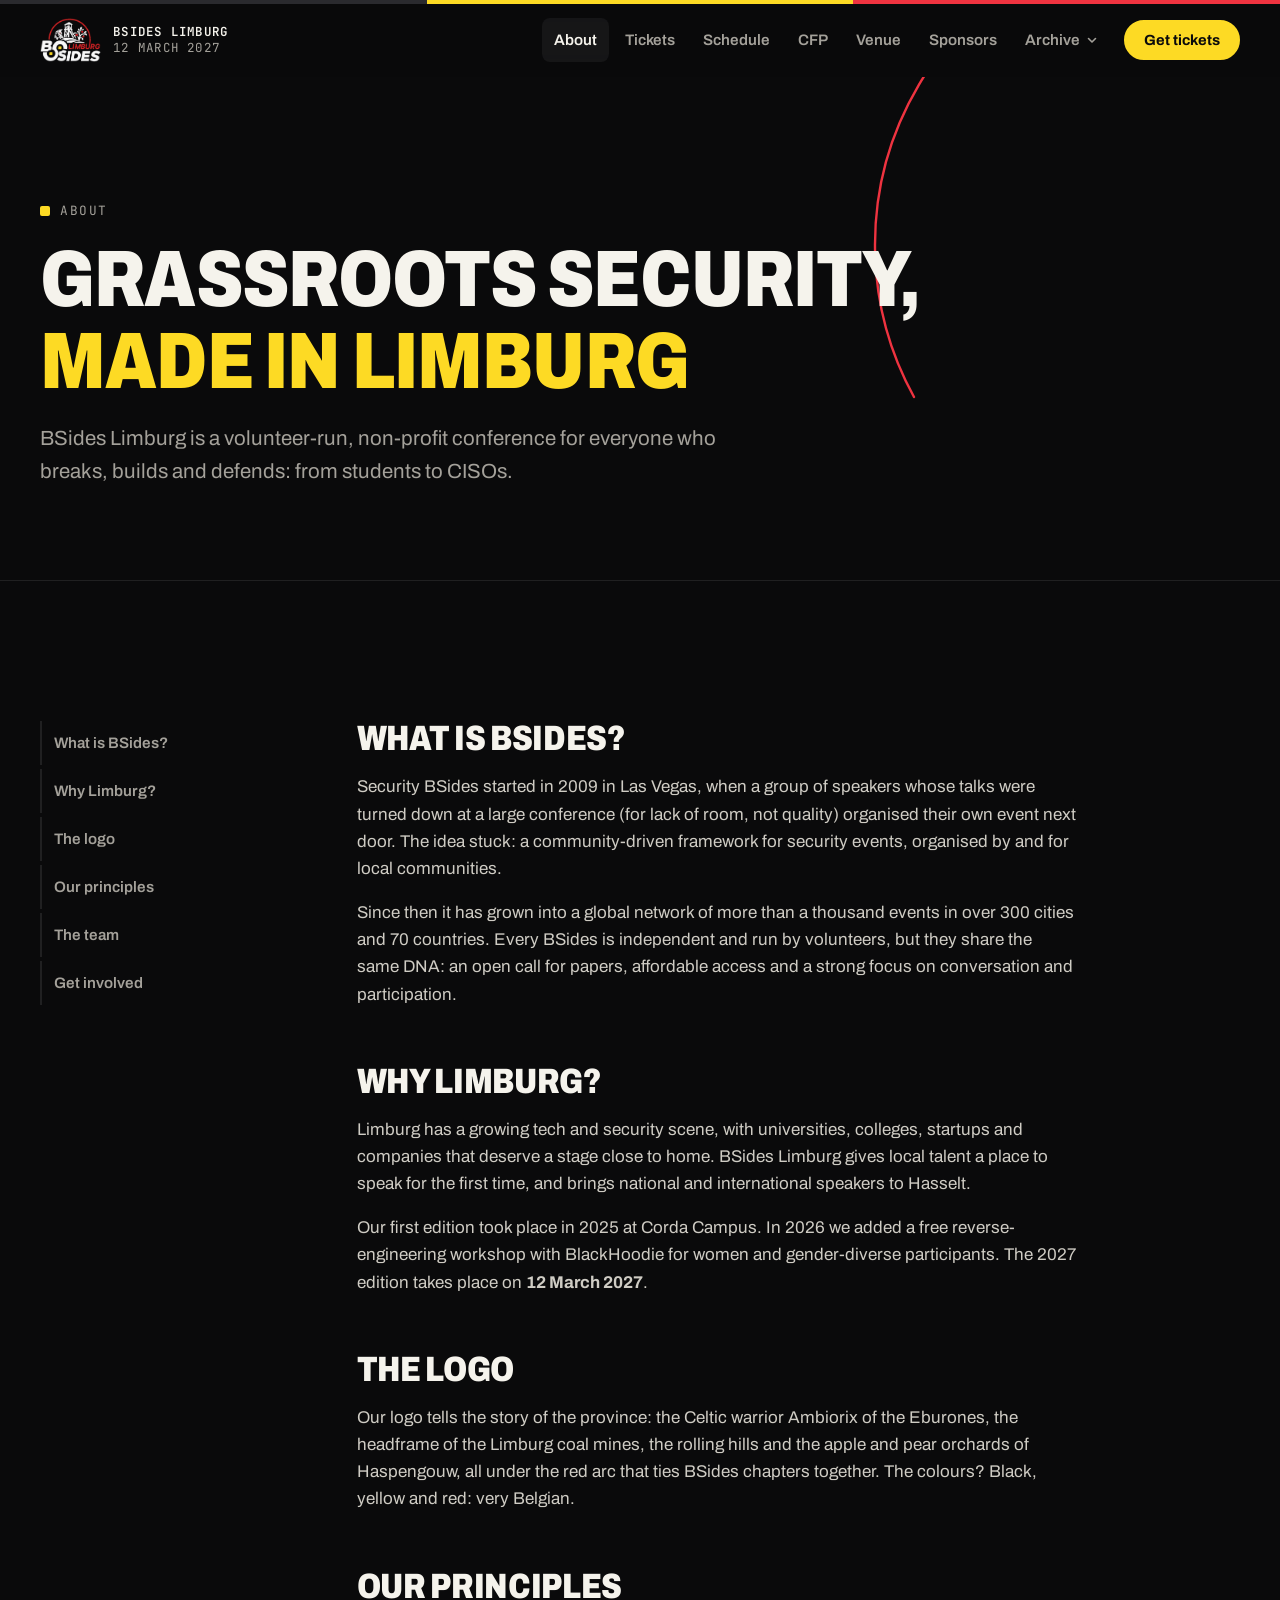
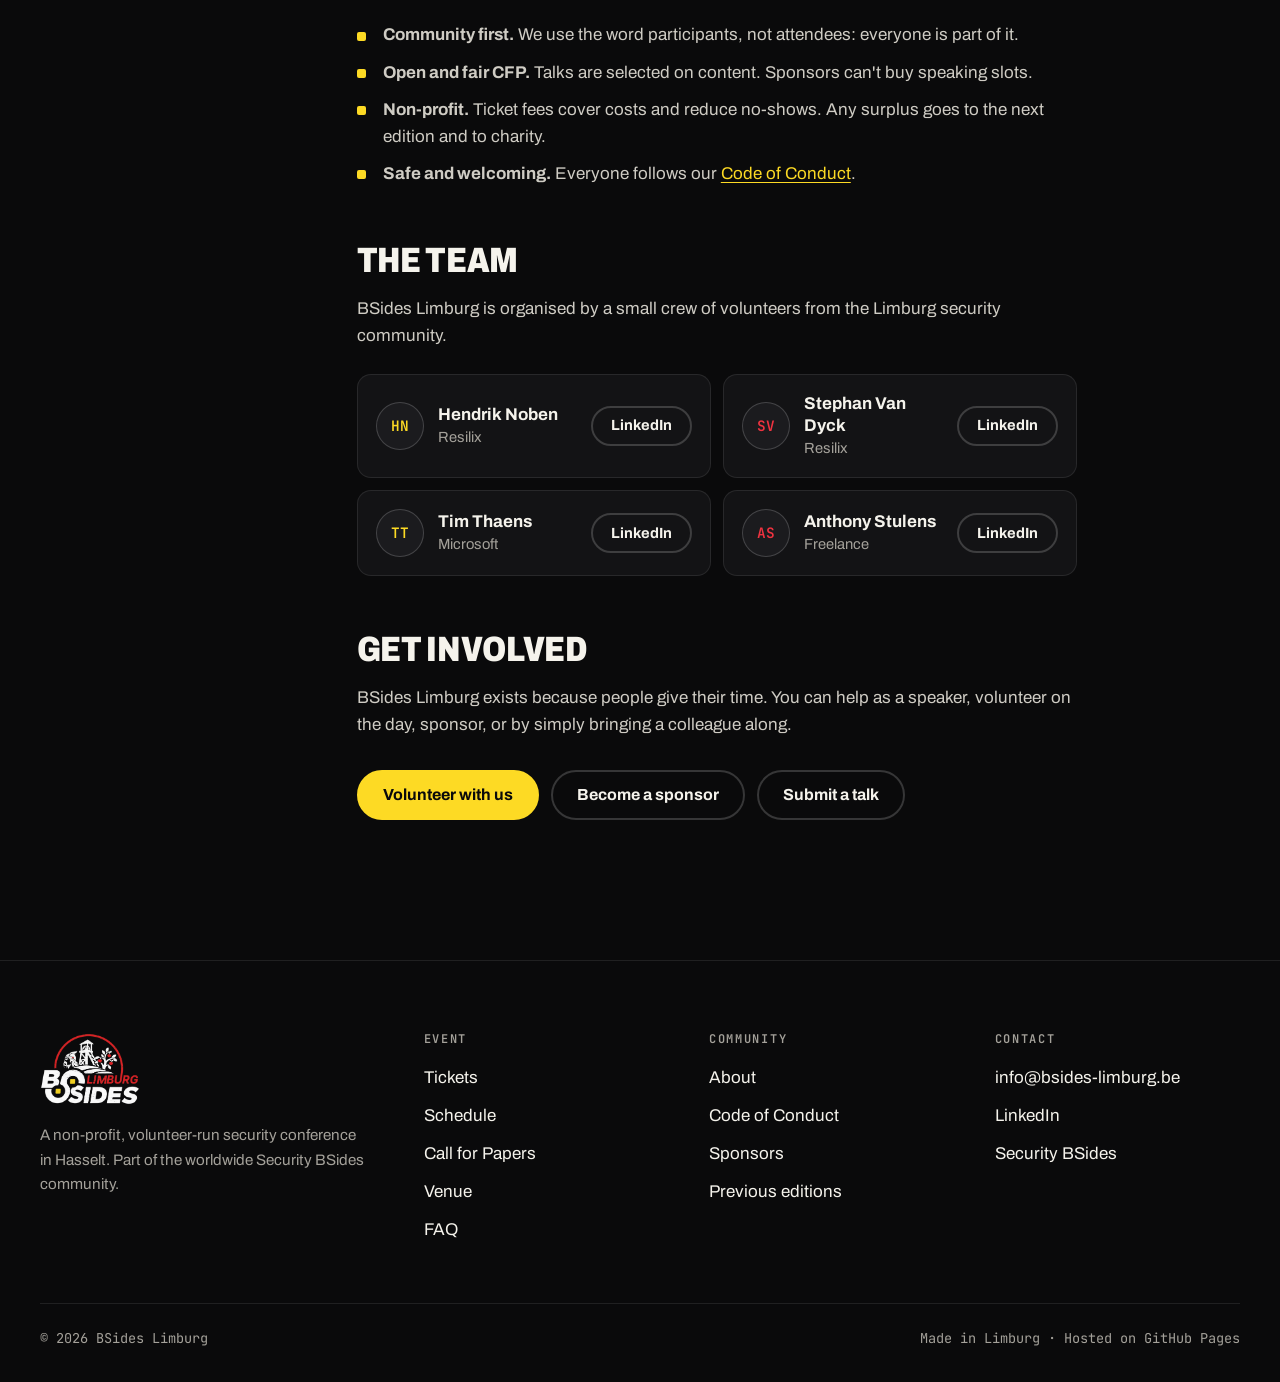
==== about.html @ 91a33571 "Initial commit Website V2 DEMO" ====
<!doctype html>
<html lang="en">
<head>
  <meta charset="utf-8">
  <meta name="viewport" content="width=device-width, initial-scale=1">
  <title>About · BSides Limburg</title>
  <meta name="description" content="BSides Limburg is a volunteer-run, non-profit security conference in Hasselt and part of the worldwide Security BSides community.">
  <meta name="theme-color" content="#0a0a0b">
  <link rel="icon" type="image/png" href="assets/img/favicon.png">
  <meta property="og:title" content="About BSides Limburg">
  <meta property="og:image" content="assets/img/og.png">
  <link rel="preconnect" href="https://fonts.googleapis.com">
  <link rel="preconnect" href="https://fonts.gstatic.com" crossorigin>
  <link href="https://fonts.googleapis.com/css2?family=Archivo:wdth,wght@62..125,400..900&family=JetBrains+Mono:wght@400;600&display=swap" rel="stylesheet">
  <link rel="stylesheet" href="assets/css/style.css">
</head>
<body data-page="about" data-base="">
  <a class="skip-link" href="#main">Skip to content</a>
  <header id="site-header"></header>

  <main id="main">
    <section class="page-hero">
      <svg class="hero-arc" viewBox="0 0 700 700" aria-hidden="true"><path class="solid" d="M 74 520 A 315 315 0 1 1 626 520" fill="none" stroke="#ef3340" stroke-width="2.4" stroke-linecap="round"></path></svg>
      <div class="wrap" data-enter>
        <p class="eyebrow">About</p>
        <h1>Grassroots security,<br><span class="hl-y">made in Limburg</span></h1>
        <p class="lead">BSides Limburg is a volunteer-run, non-profit conference for everyone who breaks, builds and defends: from students to CISOs.</p>
      </div>
    </section>

    <section class="section">
      <div class="wrap prose-grid">
        <nav class="toc" aria-label="On this page">
          <a href="#what">What is BSides?</a>
          <a href="#limburg">Why Limburg?</a>
          <a href="#logo">The logo</a>
          <a href="#principles">Our principles</a>
          <a href="#team">The team</a>
          <a href="#help">Get involved</a>
        </nav>
        <div class="prose">
          <h2 id="what">What is BSides?</h2>
          <p>Security BSides started in 2009 in Las Vegas, when a group of speakers whose talks were turned down at a large conference (for lack of room, not quality) organised their own event next door. The idea stuck: a community-driven framework for security events, organised by and for local communities.</p>
          <p>Since then it has grown into a global network of more than a thousand events in over 300 cities and 70 countries. Every BSides is independent and run by volunteers, but they share the same DNA: an open call for papers, affordable access and a strong focus on conversation and participation.</p>

          <h2 id="limburg">Why Limburg?</h2>
          <p>Limburg has a growing tech and security scene, with universities, colleges, startups and companies that deserve a stage close to home. BSides Limburg gives local talent a place to speak for the first time, and brings national and international speakers to Hasselt.</p>
          <p>Our first edition took place in 2025 at Corda Campus. In 2026 we added a free reverse-engineering workshop with BlackHoodie for women and gender-diverse participants. The 2027 edition takes place on <strong>12 March 2027</strong>.</p>

          <h2 id="logo">The logo</h2>
          <p>Our logo tells the story of the province: the Celtic warrior Ambiorix of the Eburones, the headframe of the Limburg coal mines, the rolling hills and the apple and pear orchards of Haspengouw, all under the red arc that ties BSides chapters together. The colours? Black, yellow and red: very Belgian.</p>

          <h2 id="principles">Our principles</h2>
          <ul>
            <li><strong>Community first.</strong> We use the word participants, not attendees: everyone is part of it.</li>
            <li><strong>Open and fair CFP.</strong> Talks are selected on content. Sponsors can't buy speaking slots.</li>
            <li><strong>Non-profit.</strong> Ticket fees cover costs and reduce no-shows. Any surplus goes to the next edition and to charity.</li>
            <li><strong>Safe and welcoming.</strong> Everyone follows our <a href="code-of-conduct.html">Code of Conduct</a>.</li>
          </ul>

          <h2 id="team">The team</h2>
          <p>BSides Limburg is organised by a small crew of volunteers from the Limburg security community.</p>
          <!-- Add each LinkedIn URL in the href of the "LinkedIn" button (replace the #). -->
          <ul class="team-grid">
            <li class="team-card">
              <span class="team-avatar" aria-hidden="true">HN</span>
              <div class="team-info"><b>Hendrik Noben</b><span>Resilix</span></div>
              <a class="btn btn-ghost btn-sm" href="#" target="_blank" rel="noopener" aria-label="Hendrik Noben on LinkedIn">LinkedIn</a>
            </li>
            <li class="team-card">
              <span class="team-avatar" aria-hidden="true">SV</span>
              <div class="team-info"><b>Stephan Van Dyck</b><span>Resilix</span></div>
              <a class="btn btn-ghost btn-sm" href="#" target="_blank" rel="noopener" aria-label="Stephan Van Dyck on LinkedIn">LinkedIn</a>
            </li>
            <li class="team-card">
              <span class="team-avatar" aria-hidden="true">TT</span>
              <div class="team-info"><b>Tim Thaens</b><span>Microsoft</span></div>
              <a class="btn btn-ghost btn-sm" href="#" target="_blank" rel="noopener" aria-label="Tim Thaens on LinkedIn">LinkedIn</a>
            </li>
            <li class="team-card">
              <span class="team-avatar" aria-hidden="true">AS</span>
              <div class="team-info"><b>Anthony Stulens</b><span>Freelance</span></div>
              <a class="btn btn-ghost btn-sm" href="#" target="_blank" rel="noopener" aria-label="Anthony Stulens on LinkedIn">LinkedIn</a>
            </li>
          </ul>

          <h2 id="help">Get involved</h2>
          <p>BSides Limburg exists because people give their time. You can help as a speaker, volunteer on the day, sponsor, or by simply bringing a colleague along.</p>
          <div class="btn-row mt-2">
            <a class="btn" href="mailto:info@bsides-limburg.be?subject=Volunteering%20at%20BSides%20Limburg">Volunteer with us</a>
            <a class="btn btn-ghost" href="index.html#sponsors">Become a sponsor</a>
            <a class="btn btn-ghost" href="index.html#cfp">Submit a talk</a>
          </div>
        </div>
      </div>
    </section>
  </main>

  <footer id="site-footer"></footer>
  <script src="assets/js/config.js"></script>
  <script src="assets/js/main.js"></script>
</body>
</html>
---- assets/css/style.css ----
/* ==========================================================================
   BSides Limburg — styles
   Palette: Belgian flag — black, yellow, red.
   ========================================================================== */
:root {
  --black: #0a0a0b;
  --bg: #0a0a0b;
  --surface: #131315;
  --surface-2: #1b1b1e;
  --line: rgba(255, 255, 255, 0.09);
  --line-strong: rgba(255, 255, 255, 0.18);
  --ink: #f5f3ec;
  --muted: #a4a19a;
  --yellow: #fdda24;
  --yellow-ink: #0a0a0b;
  --red: #ef3340;
  --red-soft: rgba(239, 51, 64, 0.14);
  --yellow-soft: rgba(253, 218, 36, 0.12);

  --font-display: "Archivo", system-ui, sans-serif;
  --font-body: "Archivo", system-ui, sans-serif;
  --font-mono: "JetBrains Mono", ui-monospace, "SFMono-Regular", Consolas, monospace;

  --wrap: 1200px;
  --gutter: clamp(16px, 4vw, 40px);
  --radius: 14px;
  --radius-sm: 8px;
  --header-h: 72px;
  --ease: cubic-bezier(0.2, 0.7, 0.2, 1);
  color-scheme: dark;
}

*, *::before, *::after { box-sizing: border-box; }
html { scroll-behavior: smooth; scroll-padding-top: calc(var(--header-h) + 16px); -webkit-text-size-adjust: 100%; }
body {
  margin: 0;
  background: var(--bg);
  color: var(--ink);
  font-family: var(--font-body);
  font-size: 17px;
  line-height: 1.6;
  font-variation-settings: "wdth" 100;
  -webkit-font-smoothing: antialiased;
  overflow-x: hidden;
}
img { max-width: 100%; height: auto; display: block; }
a { color: inherit; }
::selection { background: var(--yellow); color: var(--black); }
:focus-visible { outline: 2px solid var(--yellow); outline-offset: 3px; border-radius: 4px; }

.skip-link {
  position: absolute; left: 16px; top: -100px; z-index: 100;
  background: var(--yellow); color: var(--black); padding: 10px 16px; border-radius: 8px; font-weight: 700;
}
.skip-link:focus { top: 12px; }

.wrap { width: 100%; max-width: calc(var(--wrap) + var(--gutter) * 2); margin: 0 auto; padding: 0 var(--gutter); }

/* ---------- Type ---------- */
h1, h2, h3, h4 { font-family: var(--font-display); line-height: 1.02; margin: 0; letter-spacing: -0.01em; }
h1 { font-size: clamp(2.6rem, 7vw, 5.6rem); font-weight: 850; font-variation-settings: "wdth" 82; text-transform: uppercase; }
h2 { font-size: clamp(2rem, 4.6vw, 3.6rem); font-weight: 850; font-variation-settings: "wdth" 82; text-transform: uppercase; }
h3 { font-size: 1.35rem; font-weight: 750; letter-spacing: 0; }
p { margin: 0 0 1em; }
.lead { font-size: clamp(1.1rem, 1.6vw, 1.3rem); color: var(--muted); max-width: 60ch; }
.muted { color: var(--muted); }
.mono { font-family: var(--font-mono); }

.eyebrow {
  display: inline-flex; align-items: center; gap: 10px;
  font-family: var(--font-mono); font-size: 0.8rem; letter-spacing: 0.12em; text-transform: uppercase;
  color: var(--muted); margin-bottom: 18px;
}
.eyebrow::before { content: ""; width: 10px; height: 10px; background: var(--yellow); border-radius: 2px; flex: none; }
.eyebrow.red::before { background: var(--red); }

.hl-y { color: var(--yellow); }
.hl-r { color: var(--red); }

/* ---------- Buttons ---------- */
.btn {
  --b: var(--yellow); --c: var(--yellow-ink);
  display: inline-flex; align-items: center; justify-content: center; gap: 10px;
  min-height: 50px; padding: 0 24px;
  border-radius: 999px; border: 2px solid var(--b);
  background: var(--b); color: var(--c);
  font: 700 1rem/1 var(--font-body); text-decoration: none; cursor: pointer;
  transition: transform .2s var(--ease), background .2s, color .2s, box-shadow .2s;
  white-space: nowrap;
}
.btn:hover { transform: translateY(-2px); box-shadow: 0 8px 18px -8px rgba(0, 0, 0, .7); }
.btn:active { transform: translateY(0) scale(.98); }
.btn .arr { transition: transform .2s var(--ease); }
.btn:hover .arr { transform: translateX(3px); }
.btn-ghost { background: transparent; color: var(--ink); border-color: var(--line-strong); }
.btn-ghost:hover { border-color: var(--ink); box-shadow: none; }
.btn-red { --b: var(--red); --c: #fff; }
.btn-sm { min-height: 40px; padding: 0 18px; font-size: .92rem; }
.btn[aria-disabled="true"] { opacity: .55; pointer-events: none; }
.btn-row { display: flex; flex-wrap: wrap; gap: 12px; }

.link {
  color: var(--ink); text-decoration: none; font-weight: 600;
  background: linear-gradient(var(--yellow), var(--yellow)) 0 100% / 0 2px no-repeat;
  transition: background-size .25s var(--ease);
  padding-bottom: 2px;
}
.link:hover { background-size: 100% 2px; }
.link-arrow::after { content: " →"; }

/* ---------- Tricolour bar ---------- */
.tricolour { display: flex; height: 4px; }
.tricolour span { flex: 1; }
.tricolour span:nth-child(1) { background: #2a2a2e; }
.tricolour span:nth-child(2) { background: var(--yellow); }
.tricolour span:nth-child(3) { background: var(--red); }

/* ---------- Header ---------- */
.site-header {
  position: sticky; top: 0; z-index: 50;
  background: rgba(10, 10, 11, 0.78);
  backdrop-filter: saturate(1.4) blur(14px); -webkit-backdrop-filter: saturate(1.4) blur(14px);
  border-bottom: 1px solid transparent;
  transition: border-color .3s;
}
.site-header.scrolled { border-bottom-color: var(--line); }
.site-header .bar { display: flex; align-items: center; justify-content: space-between; gap: 24px; height: var(--header-h); }
.brand { display: flex; align-items: center; gap: 12px; text-decoration: none; flex: none; }
.brand img { height: 44px; width: auto; }
.brand-text { font-family: var(--font-mono); font-size: .78rem; letter-spacing: .1em; text-transform: uppercase; color: var(--muted); line-height: 1.3; }
.brand-text b { color: var(--ink); display: block; font-weight: 600; }

.nav { display: flex; align-items: center; gap: 4px; }
.nav .nav-link {
  text-decoration: none; color: var(--muted); font-weight: 600; font-size: .95rem;
  padding: 10px 12px; border-radius: 8px; transition: color .2s, background .2s;
}
.nav .nav-link:hover, .nav .nav-link[aria-current="page"] { color: var(--ink); background: rgba(255,255,255,.05); }
.nav .btn { margin-left: 10px; }
button.nav-link { background: none; border: 0; font-family: inherit; cursor: pointer; display: inline-flex; align-items: center; gap: 6px; }

/* Archive dropdown */
.nav-dd { position: relative; }
.dd-caret { width: 12px; height: 12px; transition: transform .2s var(--ease); }
.nav-dd.open .dd-caret { transform: rotate(180deg); }
.dd-menu {
  position: absolute; top: calc(100% + 10px); right: 0; min-width: 210px; z-index: 60;
  display: grid; padding: 8px; border-radius: 12px;
  background: var(--surface-2); border: 1px solid var(--line-strong);
  box-shadow: 0 18px 40px -16px rgba(0, 0, 0, .8);
  opacity: 0; visibility: hidden; transform: translateY(-6px);
  transition: opacity .18s, transform .18s var(--ease), visibility .18s;
}
.dd-menu::before { content: ""; position: absolute; left: 0; right: 0; top: -12px; height: 12px; } /* hover bridge */
.nav-dd.open .dd-menu { opacity: 1; visibility: visible; transform: none; }
@media (hover: hover) and (min-width: 1021px) {
  .nav-dd:hover .dd-menu { opacity: 1; visibility: visible; transform: none; }
  .nav-dd:hover .dd-caret { transform: rotate(180deg); }
}
.dd-link {
  display: flex; align-items: center; min-height: 44px; padding: 0 14px; border-radius: 8px;
  text-decoration: none; color: var(--ink); font-weight: 600; font-size: .95rem;
  transition: background .15s, color .15s;
}
.dd-link:hover, .dd-link[aria-current="page"] { background: rgba(255,255,255,.06); color: var(--yellow); }
.dd-all { color: var(--muted); border-top: 1px solid var(--line); border-radius: 0 0 8px 8px; margin-top: 4px; }

.menu-toggle {
  display: none; width: 46px; height: 46px; border-radius: 10px;
  background: transparent; border: 1px solid var(--line-strong); color: var(--ink); cursor: pointer;
  align-items: center; justify-content: center;
}
.menu-toggle span, .menu-toggle span::before, .menu-toggle span::after {
  display: block; width: 18px; height: 2px; background: currentColor; position: relative; transition: transform .25s var(--ease), background .2s;
}
.menu-toggle span::before, .menu-toggle span::after { content: ""; position: absolute; left: 0; }
.menu-toggle span::before { top: -6px; } .menu-toggle span::after { top: 6px; }
.menu-toggle[aria-expanded="true"] span { background: transparent; }
.menu-toggle[aria-expanded="true"] span::before { transform: translateY(6px) rotate(45deg); }
.menu-toggle[aria-expanded="true"] span::after { transform: translateY(-6px) rotate(-45deg); }

@media (max-width: 1020px) {
  .menu-toggle { display: inline-flex; }
  .nav {
    /* the header's backdrop-filter makes it the containing block, so anchor to it */
    position: absolute; top: 100%; left: 0; right: 0; height: calc(100dvh - var(--header-h) - 4px); z-index: 49;
    flex-direction: column; align-items: stretch; gap: 0;
    background: var(--bg); padding: 16px var(--gutter) 32px;
    transform: translateY(-8px); opacity: 0; visibility: hidden;
    transition: opacity .25s, transform .25s var(--ease), visibility .25s;
    overflow-y: auto;
  }
  .nav.open { opacity: 1; visibility: visible; transform: none; }
  .nav .nav-link { font-size: 1.5rem; font-weight: 800; padding: 14px 0; color: var(--ink); border-bottom: 1px solid var(--line); border-radius: 0; font-variation-settings: "wdth" 85; text-transform: uppercase; }
  .nav .nav-link:hover { background: none; color: var(--yellow); }
  button.nav-link { width: 100%; justify-content: space-between; text-align: left; }
  .dd-caret { width: 18px; height: 18px; }
  .dd-menu { position: static; min-width: 0; padding: 0 0 0 16px; background: none; border: 0; box-shadow: none; display: none; opacity: 1; visibility: visible; transform: none; }
  .dd-menu::before { display: none; }
  .nav-dd.open .dd-menu { display: grid; }
  .dd-link { font-size: 1.1rem; border-bottom: 1px solid var(--line); border-radius: 0; padding: 0; }
  .dd-all { margin-top: 0; }
  .nav .btn { margin: 24px 0 0; width: 100%; min-height: 56px; }
  body.menu-open { overflow: hidden; }
}

/* ---------- Sections ---------- */
section { position: relative; }
.section { padding: clamp(80px, 11vw, 140px) 0; }
.section + .section { border-top: 1px solid var(--line); }
.section-head { display: grid; grid-template-columns: 1fr; gap: 20px; margin-bottom: clamp(36px, 5vw, 64px); }
.section-head.split { grid-template-columns: 1.1fr 1fr; align-items: end; gap: 40px; }
.section-head .lead { margin: 0; }
@media (max-width: 820px) { .section-head.split { grid-template-columns: 1fr; gap: 20px; } }

/* ---------- Hero ---------- */
.hero {
  position: relative; overflow: hidden;
  min-height: calc(100svh - var(--header-h));
  display: flex; align-items: center;
  padding: 48px 0 64px;
  isolation: isolate;
}
.hero-arc {
  position: absolute; z-index: -1; pointer-events: none;
  width: min(1100px, 120vw); aspect-ratio: 1; right: -18%; top: 50%;
  transform: translateY(-38%);
}
.hero-arc circle { fill: none; stroke: var(--red); stroke-width: 1.2; stroke-dasharray: 2 6; opacity: .55; }
.hero-arc circle.solid { stroke-dasharray: none; stroke-width: 2.4; opacity: .9; stroke-linecap: round; }
.hero-grid { display: grid; grid-template-columns: 1.15fr .85fr; gap: clamp(32px, 5vw, 72px); align-items: center; width: 100%; }
.hero h1 { margin-bottom: 24px; }
.hero h1 .row { display: block; }
.hero .lead { margin-bottom: 32px; }
.hero-visual { position: relative; justify-self: center; width: 100%; max-width: 520px; aspect-ratio: 1; display: grid; place-items: center; }
.hero-logo { position: relative; width: 92%; height: auto; aspect-ratio: 631 / 455; }
.hero-ring { position: absolute; inset: -6%; width: 112%; height: 112%; pointer-events: none; }
.hero-ring circle { fill: none; stroke: var(--line-strong); stroke-width: 1.2; stroke-dasharray: 2 7; }
.hero-ring .solid { opacity: .5; stroke-dasharray: 2000; stroke-dashoffset: 2000; animation: draw 2.4s var(--ease) .3s forwards; }

.facts { display: flex; flex-wrap: wrap; gap: 0; margin: 0 0 36px; padding: 0; list-style: none; border: 1px solid var(--line); border-radius: var(--radius); overflow: hidden; width: fit-content; max-width: 100%; }
.facts li { padding: 14px 20px; border-right: 1px solid var(--line); }
.facts li:last-child { border-right: 0; }
.facts .k { display: block; font-family: var(--font-mono); font-size: .75rem; letter-spacing: .12em; text-transform: uppercase; color: var(--muted); }
.facts .v { font-weight: 750; font-size: 1.08rem; }

.countdown { display: flex; gap: 10px; margin-top: 36px; font-family: var(--font-mono); }
.countdown .unit { min-width: 74px; padding: 10px 12px; border-radius: var(--radius-sm); background: var(--surface); border: 1px solid var(--line); text-align: center; }
.countdown .num { display: block; font-size: 1.6rem; font-weight: 600; color: var(--ink); font-variant-numeric: tabular-nums; line-height: 1.2; }
.countdown .lbl { font-size: .75rem; letter-spacing: .14em; text-transform: uppercase; color: var(--muted); }
.countdown-done { font-family: var(--font-mono); color: var(--yellow); margin-top: 36px; }

@media (max-width: 900px) {
  .hero { min-height: auto; padding: 32px 0 72px; }
  .hero-grid { grid-template-columns: 1fr; }
  .hero-visual { order: -1; max-width: 300px; justify-self: start; }
}
@media (max-width: 560px) {
  .hero-visual { max-width: 210px; margin-bottom: -8px; }
}
@media (max-width: 560px) {
  .facts { width: 100%; }
  .facts li { flex: 1 1 100%; border-right: 0; border-bottom: 1px solid var(--line); }
  .facts li:last-child { border-bottom: 0; }
  .hero .btn-row .btn { flex: 1 1 100%; }
  .countdown .unit { min-width: 0; flex: 1; }
}

/* Entrance (once, on load) */
[data-enter] > * { animation: enter .9s var(--ease) both; }
[data-enter] > *:nth-child(2) { animation-delay: .08s; }
[data-enter] > *:nth-child(3) { animation-delay: .16s; }
[data-enter] > *:nth-child(4) { animation-delay: .24s; }
[data-enter] > *:nth-child(5) { animation-delay: .32s; }
[data-enter] > *:nth-child(6) { animation-delay: .40s; }
@keyframes enter { from { opacity: 0; transform: translateY(18px); } to { opacity: 1; transform: none; } }
.hero-logo { animation: logo-in 1.2s var(--ease) .1s both; }
@keyframes logo-in { from { opacity: 0; transform: scale(.94) rotate(-2deg); } to { opacity: 1; transform: none; } }
.hero-arc .solid { stroke-dasharray: 2600; stroke-dashoffset: 2600; animation: draw 2.4s var(--ease) .2s forwards; }
@keyframes draw { to { stroke-dashoffset: 0; } }

/* ---------- Status strip ---------- */
.status-grid { display: grid; grid-template-columns: repeat(4, 1fr); gap: 16px; }
.status-card {
  position: relative; display: flex; flex-direction: column; gap: 10px;
  padding: 24px; border-radius: var(--radius); background: var(--surface); border: 1px solid var(--line);
  text-decoration: none; transition: transform .2s var(--ease), border-color .2s, background .2s;
  min-height: 190px;
}
a.status-card:hover { transform: translateY(-2px); border-color: var(--line-strong); background: var(--surface-2); }
.status-card .k { font-family: var(--font-mono); font-size: .78rem; letter-spacing: .12em; text-transform: uppercase; color: var(--muted); }
.status-card .v { font-size: 1.45rem; font-weight: 800; line-height: 1.15; font-variation-settings: "wdth" 88; }
.status-card .s { color: var(--muted); font-size: .95rem; margin-top: auto; }
.status-card .go { position: absolute; top: 22px; right: 22px; color: var(--muted); transition: transform .2s var(--ease), color .2s; }
a.status-card:hover .go { transform: translate(3px, -3px); color: var(--yellow); }
.pill {
  display: inline-flex; align-items: center; gap: 8px; width: fit-content;
  font-family: var(--font-mono); font-size: .75rem; letter-spacing: .1em; text-transform: uppercase;
  padding: 5px 10px; border-radius: 999px; background: rgba(255,255,255,.06); color: var(--muted);
}
.pill::before { content: ""; width: 7px; height: 7px; border-radius: 50%; background: currentColor; }
.pill.live { background: var(--yellow-soft); color: var(--yellow); }
.pill.live::before { animation: pulse 2s infinite; }
.pill.closed { background: var(--red-soft); color: #ff7b85; }
@keyframes pulse { 0%,100% { opacity: 1; } 50% { opacity: .3; } }
@media (max-width: 1020px) { .status-grid { grid-template-columns: repeat(2, 1fr); } }
@media (max-width: 560px) { .status-grid { grid-template-columns: 1fr; } .status-card { min-height: 0; } }

/* ---------- About block ---------- */
.about-grid { display: grid; grid-template-columns: 1fr 1fr; gap: clamp(32px, 6vw, 96px); align-items: start; }
.about-grid p { color: var(--muted); font-size: 1.08rem; }
.about-grid p strong { color: var(--ink); font-weight: 650; }
.stats { display: grid; grid-template-columns: repeat(2, 1fr); gap: 1px; background: var(--line); border: 1px solid var(--line); border-radius: var(--radius); overflow: hidden; }
.stat { background: var(--bg); padding: 28px 24px; }
.stat .n { font-size: clamp(2.6rem, 5vw, 3.8rem); font-weight: 850; line-height: 1; font-variation-settings: "wdth" 78; }
.stat .n.y { color: var(--yellow); } .stat .n.r { color: var(--red); }
.stat .l { color: var(--muted); margin-top: 8px; font-size: .95rem; }
@media (max-width: 820px) { .about-grid { grid-template-columns: 1fr; } }

/* ---------- Panels / embeds ---------- */
.panel { border-radius: var(--radius); background: var(--surface); border: 1px solid var(--line); padding: clamp(24px, 4vw, 40px); }
.embed-light { background: #fff; color: #111; border-radius: var(--radius); padding: clamp(12px, 2vw, 24px); overflow: hidden; }
.embed-light iframe { display: block; width: 100%; border: 0; }

.placeholder {
  display: grid; place-items: center; text-align: center; gap: 14px;
  min-height: 320px; padding: 40px 24px; border-radius: var(--radius);
  border: 1px dashed var(--line-strong);
  background:
    radial-gradient(circle at 50% 0%, var(--yellow-soft), transparent 60%),
    repeating-linear-gradient(135deg, transparent 0 14px, rgba(255,255,255,.018) 14px 15px),
    var(--surface);
}
.placeholder h3 { font-size: clamp(1.5rem, 3vw, 2.1rem); font-weight: 850; font-variation-settings: "wdth" 85; text-transform: uppercase; }
.placeholder p { color: var(--muted); max-width: 52ch; margin: 0 auto; }
.placeholder .btn-row { justify-content: center; margin-top: 8px; }

/* ---------- Tickets ---------- */
.tickets-grid { display: grid; grid-template-columns: 1.4fr 1fr; gap: 24px; align-items: start; }
.included { list-style: none; margin: 0; padding: 0; display: grid; gap: 0; }
.included li { display: flex; gap: 14px; padding: 13px 0; border-bottom: 1px solid var(--line); }
.included li:last-child { border-bottom: 0; }
.included li::before { content: ""; flex: none; width: 10px; height: 10px; margin-top: 8px; border-radius: 2px; background: var(--yellow); }
.included li:nth-child(3n+2)::before { background: var(--red); }
.included li:nth-child(3n)::before { background: var(--ink); }
.ticket-types { display: grid; gap: 10px; margin-top: 20px; }
.ticket-type { display: flex; justify-content: space-between; align-items: center; gap: 12px; padding: 14px 16px; border: 1px solid var(--line); border-radius: var(--radius-sm); }
.ticket-type b { font-weight: 700; }
.ticket-type span { color: var(--muted); font-size: .9rem; text-align: right; }
@media (max-width: 900px) { .tickets-grid { grid-template-columns: 1fr; } }

/* ---------- CFP ---------- */
.cfp {
  position: relative; overflow: hidden; border-radius: calc(var(--radius) * 1.5);
  background: var(--yellow); color: var(--black);
  padding: clamp(32px, 6vw, 72px);
  display: grid; grid-template-columns: 1.3fr 1fr; gap: 40px; align-items: end;
}
.cfp h2 { color: var(--black); }
.cfp p { color: rgba(10,10,11,.78); font-size: 1.1rem; max-width: 52ch; }
.cfp .eyebrow { color: rgba(10,10,11,.7); }
.cfp .eyebrow::before { background: var(--red); }
.cfp .btn { --b: var(--black); --c: var(--yellow); }
.cfp .btn-ghost { background: transparent; color: var(--black); border-color: rgba(10,10,11,.35); }
.cfp .btn-ghost:hover { border-color: var(--black); }
.cfp-list { list-style: none; padding: 0; margin: 0; display: grid; gap: 10px; font-weight: 600; }
.cfp-list li { display: flex; gap: 12px; align-items: baseline; padding-bottom: 10px; border-bottom: 1px solid rgba(10,10,11,.15); }
.cfp-list li::before { content: "→"; font-family: var(--font-mono); color: var(--red); }
.cfp-deco { position: absolute; right: -80px; top: -80px; width: 320px; height: 320px; border-radius: 50%; border: 3px solid var(--red); opacity: .9; pointer-events: none; }
.cfp .pill { background: rgba(10,10,11,.1); color: var(--black); }
@media (max-width: 900px) { .cfp { grid-template-columns: 1fr; } .cfp-deco { width: 200px; height: 200px; right: -70px; top: -70px; } }

/* ---------- Venue ---------- */
.venue-grid { display: grid; grid-template-columns: 1fr 1fr; gap: 24px; }
.venue-card h3 { margin-bottom: 8px; }
.address { font-style: normal; font-size: 1.15rem; line-height: 1.5; margin: 12px 0 24px; }
.address b { font-size: 1.6rem; font-weight: 850; font-variation-settings: "wdth" 85; text-transform: uppercase; display: block; margin-bottom: 4px; }
.directions { list-style: none; margin: 0; padding: 0; display: grid; gap: 0; }
.directions li { display: grid; grid-template-columns: 42px 1fr; gap: 14px; padding: 16px 0; border-bottom: 1px solid var(--line); }
.directions li:first-child { padding-top: 0; }
.directions li:last-child { border-bottom: 0; padding-bottom: 0; }
.directions .ico { width: 42px; height: 42px; border-radius: 10px; display: grid; place-items: center; background: var(--surface-2); color: var(--yellow); }
.directions .ico svg { width: 22px; height: 22px; }
.directions b { display: block; }
.directions span { color: var(--muted); font-size: .96rem; }
@media (max-width: 900px) { .venue-grid { grid-template-columns: 1fr; } }

/* ---------- Sponsors ---------- */
.tier { margin-top: 40px; }
.tier:first-of-type { margin-top: 0; }
.tier-label { display: flex; align-items: center; gap: 14px; font-family: var(--font-mono); font-size: .78rem; letter-spacing: .14em; text-transform: uppercase; color: var(--muted); margin-bottom: 16px; }
.tier-label::after { content: ""; flex: 1; height: 1px; background: var(--line); }
.logo-grid { display: grid; gap: 14px; grid-template-columns: repeat(4, minmax(0, 1fr)); }
.logo-grid.lg { grid-template-columns: repeat(2, minmax(0, 1fr)); }
.logo-grid.md { grid-template-columns: repeat(3, minmax(0, 1fr)); }
.logo-tile {
  display: grid; place-items: center; aspect-ratio: 16 / 7; padding: 22px 28px;
  border-radius: var(--radius); background: #f5f3ec; text-decoration: none;
  transition: transform .2s var(--ease), box-shadow .2s;
}
.logo-grid.lg .logo-tile { aspect-ratio: 16 / 6; padding: 28px 48px; }
.logo-tile:hover { transform: translateY(-2px); box-shadow: 0 12px 24px -14px rgba(0, 0, 0, .8); }
.logo-tile { min-width: 0; overflow: hidden; display: flex; align-items: center; justify-content: center; }
.logo-tile img { max-width: 100%; max-height: 100%; width: auto; height: auto; object-fit: contain; transition: transform .3s var(--ease); }
.logo-tile:hover img { transform: scale(1.03); }
@media (max-width: 820px) { .logo-grid, .logo-grid.md { grid-template-columns: repeat(2, minmax(0, 1fr)); } .logo-grid.lg { grid-template-columns: minmax(0, 1fr); } }

.sponsor-cta { display: flex; justify-content: space-between; align-items: center; gap: 24px; flex-wrap: wrap; margin-bottom: 48px; }
.sponsor-cta h3 { font-size: clamp(1.4rem, 2.6vw, 1.9rem); font-weight: 850; font-variation-settings: "wdth" 85; text-transform: uppercase; }
.sponsor-cta p { margin: 6px 0 0; color: var(--muted); max-width: 60ch; }

/* ---------- Editions / cards ---------- */
.card-grid { display: grid; grid-template-columns: repeat(3, 1fr); gap: 16px; }
.ed-card {
  position: relative; display: flex; flex-direction: column; gap: 12px; min-height: 280px;
  padding: 28px; border-radius: var(--radius); border: 1px solid var(--line); background: var(--surface);
  text-decoration: none; overflow: hidden; transition: transform .2s var(--ease), border-color .2s;
}
.ed-card:hover { transform: translateY(-2px); border-color: var(--line-strong); }
.ed-card .yr { font-size: clamp(4rem, 8vw, 6rem); font-weight: 900; line-height: .85; font-variation-settings: "wdth" 75; letter-spacing: -.02em; color: transparent; -webkit-text-stroke: 1.5px var(--ink); transition: color .3s; }
.ed-card:hover .yr { color: var(--ink); }
.ed-card.y:hover .yr { color: var(--yellow); -webkit-text-stroke-color: var(--yellow); }
.ed-card.r:hover .yr { color: var(--red); -webkit-text-stroke-color: var(--red); }
.ed-card p { color: var(--muted); margin: 0; }
.ed-card .more { margin-top: auto; font-weight: 700; }
.ed-card .more::after { content: " →"; display: inline-block; transition: transform .2s var(--ease); }
.ed-card:hover .more::after { transform: translateX(4px); }
.ed-card.next { background: var(--yellow); color: var(--black); border-color: var(--yellow); }
.ed-card.next .yr { -webkit-text-stroke-color: var(--black); }
.ed-card.next:hover .yr { color: var(--black); }
.ed-card.next p { color: rgba(10,10,11,.75); }
@media (max-width: 900px) { .card-grid { grid-template-columns: 1fr; } .ed-card { min-height: 0; } }

/* ---------- FAQ ---------- */
.faq { border-top: 1px solid var(--line); }
.faq details { border-bottom: 1px solid var(--line); }
.faq summary {
  list-style: none; cursor: pointer; display: flex; justify-content: space-between; align-items: center; gap: 20px;
  padding: 22px 0; font-weight: 700; font-size: 1.15rem; min-height: 44px;
}
.faq summary::-webkit-details-marker { display: none; }
.faq summary::after { content: "+"; font-family: var(--font-mono); font-size: 1.5rem; color: var(--yellow); transition: transform .25s var(--ease); flex: none; }
.faq details[open] summary::after { transform: rotate(45deg); }
.faq summary:hover { color: var(--yellow); }
.faq .a { padding: 0 0 24px; color: var(--muted); max-width: 72ch; }
.faq .a p:last-child { margin: 0; }
.faq-grid { display: grid; grid-template-columns: .8fr 1.2fr; gap: clamp(32px, 6vw, 96px); }
@media (max-width: 820px) { .faq-grid { grid-template-columns: 1fr; } }

/* ---------- Schedule tables (archive) ---------- */
.track-grid { display: grid; grid-template-columns: repeat(2, 1fr); gap: 24px; }
.track h3 { display: flex; align-items: center; gap: 10px; margin-bottom: 8px; font-family: var(--font-mono); font-size: .85rem; letter-spacing: .14em; text-transform: uppercase; color: var(--muted); font-weight: 600; }
.track h3::before { content: ""; width: 10px; height: 10px; border-radius: 2px; background: var(--yellow); }
.track.r h3::before { background: var(--red); }
.slots { list-style: none; margin: 0; padding: 0; }
.slot { display: grid; grid-template-columns: 64px 1fr; gap: 16px; padding: 16px 0; border-bottom: 1px solid var(--line); }
.slot time { font-family: var(--font-mono); color: var(--muted); font-size: .92rem; padding-top: 2px; }
.slot .t { font-weight: 700; line-height: 1.35; display: block; }
.slot a.t { text-decoration: none; }
.slot a.t:hover { color: var(--yellow); }
.slot .p { color: var(--muted); font-size: .94rem; }
.slot.break .t { font-weight: 500; color: var(--muted); }
@media (max-width: 900px) { .track-grid { grid-template-columns: 1fr; } }

/* ---------- Prose pages ---------- */
.page-hero { padding: clamp(64px, 10vw, 120px) 0 clamp(40px, 6vw, 72px); border-bottom: 1px solid var(--line); position: relative; overflow: hidden; }
.page-hero h1 { font-size: clamp(2.6rem, 7vw, 5rem); margin-bottom: 20px; }
.page-hero .hero-arc { width: 700px; right: -260px; top: -200px; transform: none; }
.prose { max-width: 72ch; }
.prose h2 { font-size: clamp(1.6rem, 3vw, 2.2rem); margin: 56px 0 16px; }
.prose h2:first-child { margin-top: 0; }
.prose h3 { margin: 32px 0 10px; }
.prose p, .prose li { color: #cfccc4; }
.prose ul { padding-left: 0; list-style: none; }
.prose ul li { position: relative; padding-left: 26px; margin-bottom: 10px; }
.prose ul li::before { content: ""; position: absolute; left: 0; top: .6em; width: 9px; height: 9px; border-radius: 2px; background: var(--yellow); }
.prose a:not(.btn) { color: var(--yellow); text-underline-offset: 3px; }

/* Team */
.prose ul.team-grid { display: grid; grid-template-columns: repeat(2, minmax(0, 1fr)); gap: 12px; margin: 24px 0 0; }
.prose ul.team-grid li.team-card { padding: 18px; margin: 0; display: flex; align-items: center; gap: 14px; border: 1px solid var(--line); border-radius: var(--radius); background: var(--surface); color: var(--ink); }
.prose ul.team-grid li.team-card::before { display: none; }
.team-avatar { flex: none; width: 48px; height: 48px; border-radius: 50%; display: grid; place-items: center; font-family: var(--font-mono); font-weight: 600; font-size: .9rem; background: var(--surface-2); border: 1px solid var(--line-strong); color: var(--yellow); }
.team-card:nth-child(even) .team-avatar { color: var(--red); }
.team-info { flex: 1; min-width: 0; line-height: 1.3; }
.team-info b { display: block; font-weight: 700; }
.team-info span { color: var(--muted); font-size: .92rem; }
.team-card .btn { flex: none; }
@media (max-width: 640px) { .prose ul.team-grid { grid-template-columns: minmax(0, 1fr); } }
.prose-grid { display: grid; grid-template-columns: 240px 1fr; gap: clamp(32px, 6vw, 96px); align-items: start; }
.toc { position: sticky; top: calc(var(--header-h) + 32px); display: grid; gap: 4px; }
.toc a { text-decoration: none; color: var(--muted); padding: 8px 12px; border-left: 2px solid var(--line); font-weight: 600; font-size: .95rem; min-height: 44px; display: flex; align-items: center; }
.toc a:hover { color: var(--ink); border-left-color: var(--yellow); }
@media (max-width: 900px) { .prose-grid { grid-template-columns: 1fr; } .toc { display: none; } }

.callout { border: 1px solid rgba(239, 51, 64, .35); background: var(--red-soft); padding: 20px 24px; border-radius: var(--radius-sm); margin: 28px 0; }
.callout p { margin: 0; color: var(--ink); }

/* ---------- Footer ---------- */
.site-footer { border-top: 1px solid var(--line); padding: 72px 0 32px; margin-top: 0; }
.footer-grid { display: grid; grid-template-columns: 1.4fr 1fr 1fr 1fr; gap: 40px; }
.footer-grid img { height: 72px; width: auto; margin-bottom: 18px; }
.footer-grid p { color: var(--muted); font-size: .95rem; max-width: 36ch; }
.footer-grid h4 { font-family: var(--font-mono); font-size: .75rem; letter-spacing: .14em; text-transform: uppercase; color: var(--muted); font-weight: 600; margin-bottom: 14px; }
.footer-grid ul { list-style: none; padding: 0; margin: 0; display: grid; gap: 2px; }
.footer-grid ul a { text-decoration: none; color: var(--ink); display: inline-flex; align-items: center; min-height: 36px; }
.footer-grid ul a:hover { color: var(--yellow); }
.footer-bottom { display: flex; justify-content: space-between; gap: 20px; flex-wrap: wrap; margin-top: 56px; padding-top: 24px; border-top: 1px solid var(--line); color: var(--muted); font-size: .85rem; font-family: var(--font-mono); }
@media (max-width: 900px) { .footer-grid { grid-template-columns: 1fr 1fr; } .footer-grid > :first-child { grid-column: 1 / -1; } }

/* ---------- Utilities ---------- */
.mt-0 { margin-top: 0; } .mt-1 { margin-top: 16px; } .mt-2 { margin-top: 32px; } .mt-3 { margin-top: 48px; }
.center { text-align: center; }
.sr-only { position: absolute; width: 1px; height: 1px; overflow: hidden; clip: rect(0 0 0 0); white-space: nowrap; }
[hidden] { display: none !important; }

@media (prefers-reduced-motion: reduce) {
  *, *::before, *::after { animation-duration: .001ms !important; animation-delay: 0s !important; transition-duration: .001ms !important; scroll-behavior: auto !important; }
  .hero-arc .solid, .hero-ring .solid { stroke-dashoffset: 0; }
}
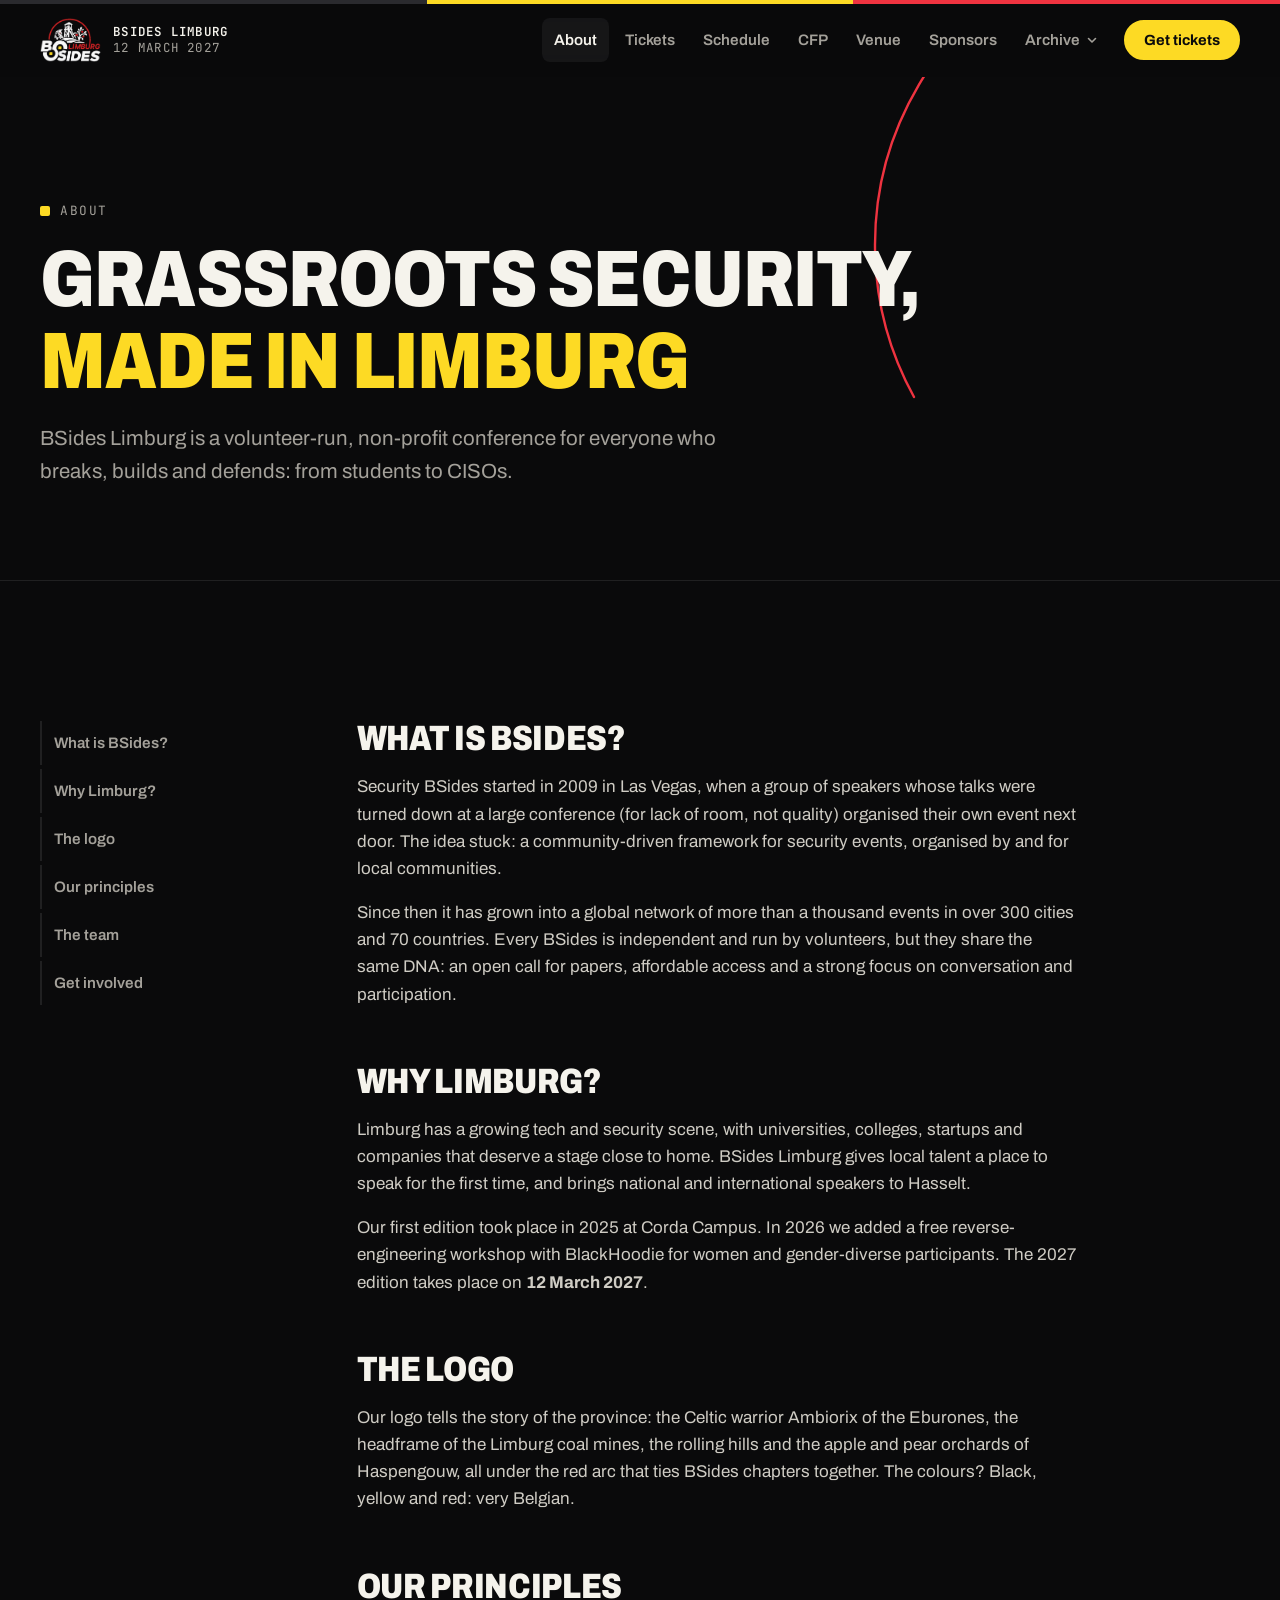
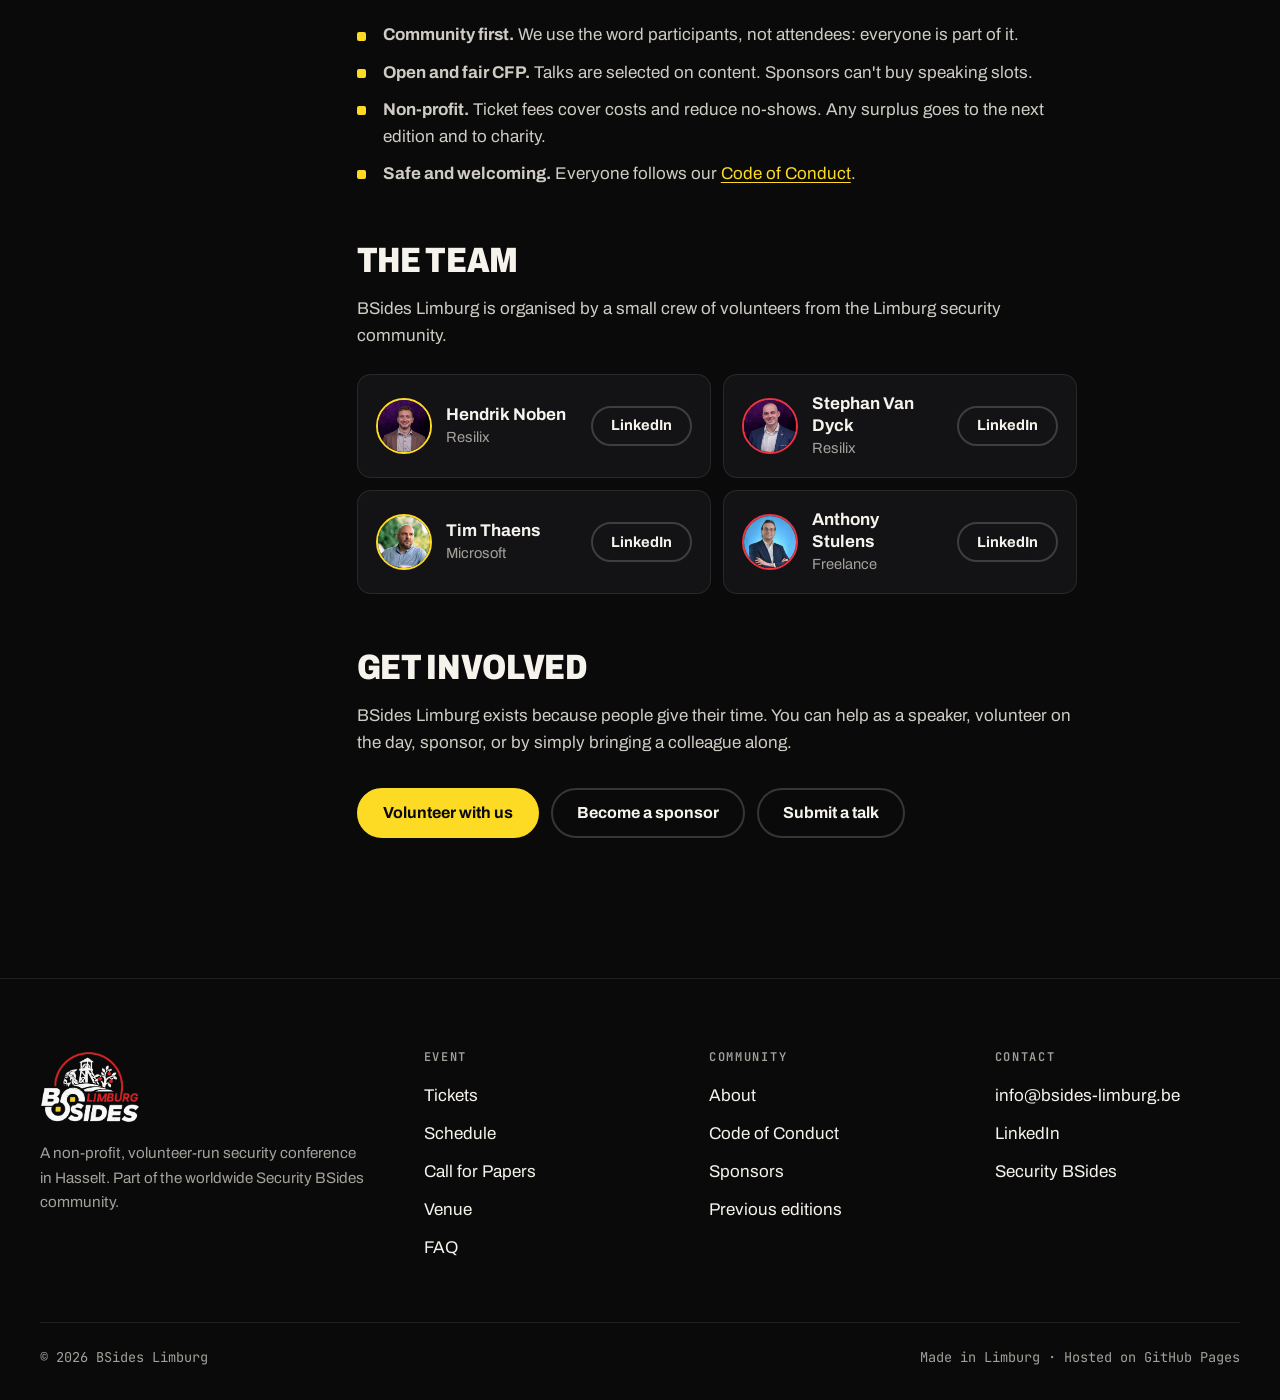
==== commit b85bc3bb: "Team update added photos and linkedin links" ====
--- a/about.html
+++ b/about.html
@@ -63,24 +63,24 @@
           <!-- Add each LinkedIn URL in the href of the "LinkedIn" button (replace the #). -->
           <ul class="team-grid">
             <li class="team-card">
-              <span class="team-avatar" aria-hidden="true">HN</span>
+              <img class="team-avatar" src="assets/img/team/hendrik.jpg" alt="Hendrik Noben" width="56" height="56" loading="lazy">
               <div class="team-info"><b>Hendrik Noben</b><span>Resilix</span></div>
-              <a class="btn btn-ghost btn-sm" href="#" target="_blank" rel="noopener" aria-label="Hendrik Noben on LinkedIn">LinkedIn</a>
+              <a class="btn btn-ghost btn-sm" href="https://www.linkedin.com/in/noben-hendrik/" target="_blank" rel="noopener" aria-label="Hendrik Noben on LinkedIn">LinkedIn</a>
             </li>
             <li class="team-card">
-              <span class="team-avatar" aria-hidden="true">SV</span>
+              <img class="team-avatar" src="assets/img/team/stephan.jpg" alt="Stephan Van Dyck" width="56" height="56" loading="lazy">
               <div class="team-info"><b>Stephan Van Dyck</b><span>Resilix</span></div>
-              <a class="btn btn-ghost btn-sm" href="#" target="_blank" rel="noopener" aria-label="Stephan Van Dyck on LinkedIn">LinkedIn</a>
+              <a class="btn btn-ghost btn-sm" href="https://www.linkedin.com/in/stephan-van-dyck/" target="_blank" rel="noopener" aria-label="Stephan Van Dyck on LinkedIn">LinkedIn</a>
             </li>
             <li class="team-card">
-              <span class="team-avatar" aria-hidden="true">TT</span>
+              <img class="team-avatar" src="assets/img/team/tim.jpg" alt="Tim Thaens" width="56" height="56" loading="lazy">
               <div class="team-info"><b>Tim Thaens</b><span>Microsoft</span></div>
-              <a class="btn btn-ghost btn-sm" href="#" target="_blank" rel="noopener" aria-label="Tim Thaens on LinkedIn">LinkedIn</a>
+              <a class="btn btn-ghost btn-sm" href="https://www.linkedin.com/in/thaenstim/" target="_blank" rel="noopener" aria-label="Tim Thaens on LinkedIn">LinkedIn</a>
             </li>
             <li class="team-card">
-              <span class="team-avatar" aria-hidden="true">AS</span>
+              <img class="team-avatar" src="assets/img/team/anthony.jpg" alt="Anthony Stulens" width="56" height="56" loading="lazy">
               <div class="team-info"><b>Anthony Stulens</b><span>Freelance</span></div>
-              <a class="btn btn-ghost btn-sm" href="#" target="_blank" rel="noopener" aria-label="Anthony Stulens on LinkedIn">LinkedIn</a>
+              <a class="btn btn-ghost btn-sm" href="https://www.linkedin.com/in/anthonystulens/" target="_blank" rel="noopener" aria-label="Anthony Stulens on LinkedIn">LinkedIn</a>
             </li>
           </ul>
 
--- a/assets/css/style.css
+++ b/assets/css/style.css
@@ -480,8 +480,8 @@
 .prose ul.team-grid { display: grid; grid-template-columns: repeat(2, minmax(0, 1fr)); gap: 12px; margin: 24px 0 0; }
 .prose ul.team-grid li.team-card { padding: 18px; margin: 0; display: flex; align-items: center; gap: 14px; border: 1px solid var(--line); border-radius: var(--radius); background: var(--surface); color: var(--ink); }
 .prose ul.team-grid li.team-card::before { display: none; }
-.team-avatar { flex: none; width: 48px; height: 48px; border-radius: 50%; display: grid; place-items: center; font-family: var(--font-mono); font-weight: 600; font-size: .9rem; background: var(--surface-2); border: 1px solid var(--line-strong); color: var(--yellow); }
-.team-card:nth-child(even) .team-avatar { color: var(--red); }
+.team-avatar { flex: none; width: 56px; height: 56px; border-radius: 50%; object-fit: cover; background: var(--surface-2); border: 2px solid var(--yellow); }
+.team-card:nth-child(even) .team-avatar { border-color: var(--red); }
 .team-info { flex: 1; min-width: 0; line-height: 1.3; }
 .team-info b { display: block; font-weight: 700; }
 .team-info span { color: var(--muted); font-size: .92rem; }
